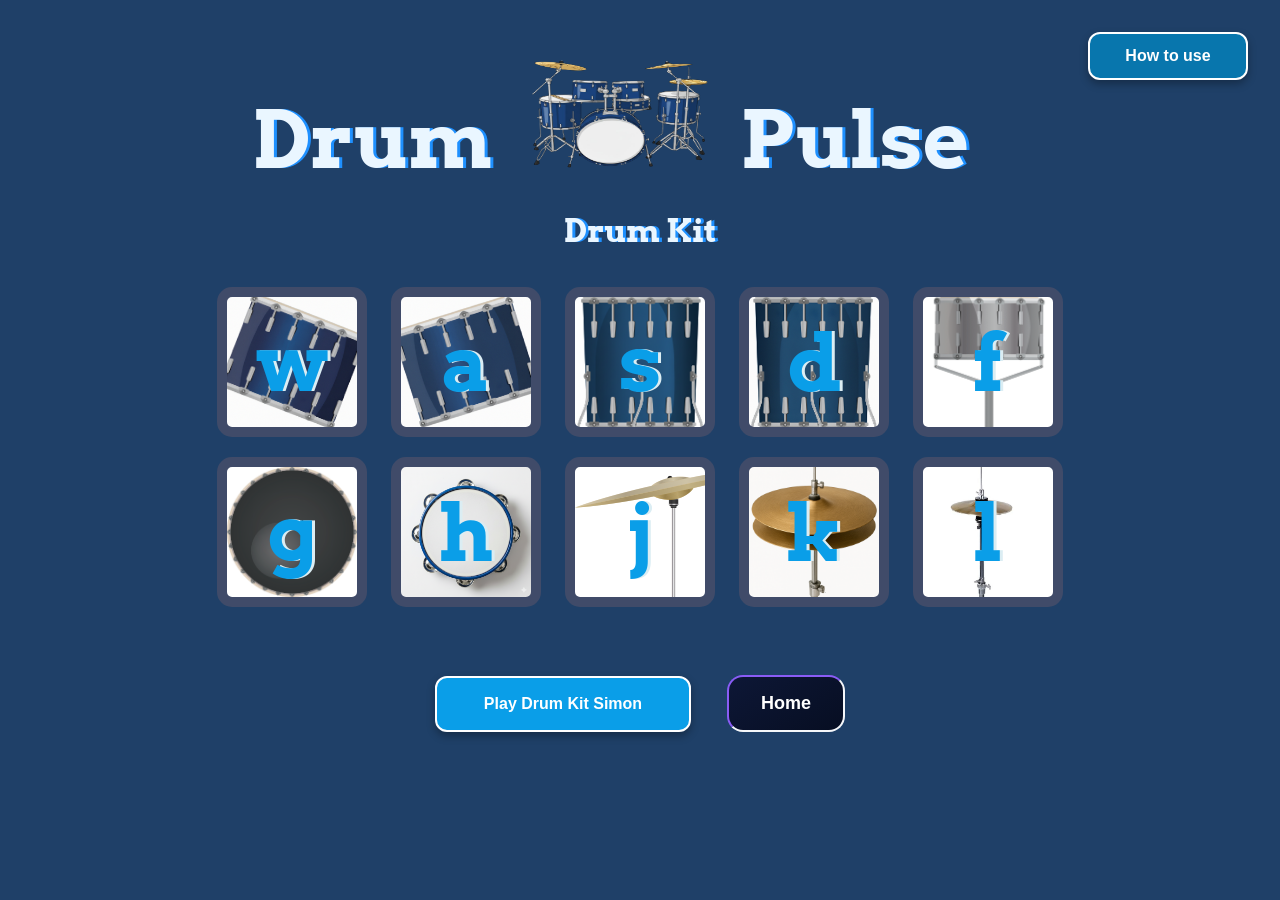
==== Drum-pulse/index.html @ 010bbf2a "added drum pulse logic" ====
<!doctype html>
<html lang="en" dir="ltr">
  <head>
    <meta charset="utf-8" />
    <title>Drum Pulse Drum Kit</title>
    <link
      href="https://fonts.googleapis.com/css?family=Arvo"
      rel="stylesheet"
    />
    <link rel="stylesheet" href="styles.css" />
    <meta name="viewport" content="width=device-width, initial-scale=1.0" />
  </head>

  <body>
    <button
      class="how_to_use_btn"
      onclick="location.href = 'bk_how_to_use.html'"
    >
      How to use
    </button>
    <h1 class="title">Drum</h1>
    <img class="logo" src="images/main.png" alt="Drum kit logo" />
    <h1>Pulse</h1>
    <h2>Drum Kit</h2>
    <div class="set">
      <div class="row">
        <button class="w drum">w</button>
        <button class="a drum">a</button>
        <button class="s drum">s</button>
        <button class="d drum">d</button>
        <button class="f drum">f</button>
      </div>
      <div class="row">
        <button class="g drum">g</button>
        <button class="h drum">h</button>
        <button class="j drum">j</button>
        <button class="k drum">k</button>
        <button class="l drum">l</button>
      </div>
    </div>
    <button class="simon_btn" onclick="location.href = 'drumkit_simon.html'">
      Play Drum Kit Simon
    </button>
    <button class="home" onclick="window.location.href = '../index.html'">
      Home
    </button>

    <script src="index.js" charset="utf-8"></script>
  </body>
</html>
---- Drum-pulse/styles.css ----
body {
  text-align: center;
  margin: 0px;
  background-color: #1f4068;
}

.how_to_use_btn {
  height: 3rem;
  width: 10rem;
  border-radius: 12px;
  background-color: #0876ad;
  float: right;
  border: 2px solid white;
  margin: 2rem;
  color: white;
  font-size: 1rem;
  font-weight: 600;
  box-shadow: 0 4px 8px rgba(0, 0, 0, 0.3);
  cursor: pointer;
}

.how_to_use_btn:hover {
  background-color: #0d9ad2;
  box-shadow: 0 4px 4px rgba(10, 158, 232, 0.5);
}

h1 {
  display: inline-block;
  margin-top: 10vh;
  font-size: 5rem;
  color: #eaf6ff;
  font-family: "Arvo", cursive;
  text-shadow: 3px 0 #1e90ff;
}

.title {
  margin-left: 13%;
}

.logo {
  height: 8rem;
  width: 13rem;
  margin-left: 1rem;
  margin-right: 1rem;
}

h2 {
  color: #eaf6ff;
  font-family: "Arvo", cursive;
  font-size: 2rem;
  margin-top: -2rem;
  text-shadow: 3px 0 #1e90ff;
}

.w {
  background-image: url("./images/tom1.jpg");
}

.a {
  background-image: url("./images/tom2.jpg");
}

.s {
  background-image: url("./images/tom3.png");
}

.d {
  background-image: url("./images/tom4.jpg");
}

.h {
  background-image: url("images/tambourtine.png");
}

.f {
  background-image: url("./images/snare.png");
}

.g {
  background-image: url("./images/kick.png");
}

.j {
  background-image: url("./images/crash.png");
}

.k {
  background-image: url("./images/open.png");
}

.l {
  background-image: url("./images/closed.jpg");
}

.w,
.a,
.s,
.d,
.f,
.g,
.h,
.k,
.l {
  background-size: cover;
  background-position: center;
  background-repeat: no-repeat;
}

.s,
.d,
.f {
  background-position: center 1%;
}

.set {
  margin: 2% auto 2% auto;
}

.pressed {
  box-shadow: 0 3px 4px 0 #dbedf3;
  opacity: 0.5;
}

.drum {
  outline: none;
  border: 10px solid #404b69;
  font-size: 5rem;
  font-family: "Arvo", cursive;
  font-weight: 900;
  color: #0a9ee8;
  text-shadow: 3px 0 #dbedf3;
  border-radius: 15px;
  width: 150px;
  height: 150px;
  text-align: center;
  margin: 10px;
  background-color: white;
}

.simon_btn {
  height: 3.5rem;
  width: 16rem;
  border-radius: 12px;
  background-color: #0a9ee8;
  border: 2px solid white;
  color: white;
  font-size: 1rem;
  font-weight: 600;
  box-shadow: 0 4px 8px rgba(0, 0, 0, 0.3);
  cursor: pointer;
}

.simon_btn:hover {
  background-color: #0d9ad2;
  box-shadow: 0 4px 4px rgba(10, 158, 232, 0.5);
}

.home {
  padding: 1rem 2rem;
  margin-top: 2rem;
  font-size: 2vmin;
  font-weight: bolder;
  background: linear-gradient(145deg, #0d1736, #070e22);
  border-top: 2px solid #8a5cf6;
  border-bottom: 2px solid #f5f7fa;
  border-left: 2px solid #8a5cf6;
  border-right: 2px solid #f5f7fa;
  color: #fff;
  border-radius: 1rem;
  cursor: pointer;
  margin-left: 2rem;
}

.home:hover {
  background: #010d24;
  box-shadow: 0 4px 4px #a07fef;
}

@media (max-width: 790px) {
  body {
    padding-top: 1.5rem;
  }

  h1 {
    font-size: 2rem;
    margin-top: -1rem;
  }

  .title {
    margin: 0 auto;
  }

  .logo {
    width: 4.5rem;
    height: 3rem;
  }

  h2 {
    font-size: 1.2rem;
    margin-top: -0.5rem;
    text-shadow: 1.8px 0 #1e90ff;
  }

  .how_to_use_btn {
    float: none;
    display: block;
    width: 5rem;
    height: 2.3rem;
    font-size: 0.7rem;
    margin-top: 0.1rem;
    margin-left: 75%;
    margin-bottom: -0.1px;
  }

  .set {
    display: flex;
    flex-direction: row;
    justify-content: center;
    gap: 1rem;
    margin: 1.5rem auto;
  }

  .row {
    display: flex;
    flex-wrap: wrap;
    justify-content: center;
    gap: 0.5rem;
    flex-direction: column;
  }

  .drum {
    width: 110px;
    height: 75px;
    font-size: 2rem;
    border: 5px solid #404b69;
    border-radius: 10px;
    margin: 5px;
  }

  .w,
  .a,
  .g,
  .k {
    background-size: 75%;
  }

  .f,
  .s,
  .d {
    background-position: center 1%;
    background-size: 70%;
  }

  .simon_btn {
    width: 14.5rem;
    height: 3rem;
    font-size: 1rem;
    margin: 1rem auto;
    display: block;
  }

  .home {
    margin-left: 0px;
  }
}

@media (min-width: 791px) and (max-width: 1200px) {
  body {
    padding-top: 1.5rem;
  }

  h1 {
    font-size: 3.5rem;
    margin-top: 1rem;
  }

  .title {
    margin-left: 18%;
  }

  .logo {
    width: 9rem;
    height: 7rem;
    margin: 0.5rem auto;
    display: inline-block;
  }

  h2 {
    font-size: 1.5rem;
    margin-top: -1rem;
  }

  .how_to_use_btn {
    width: 6rem;
    height: 3rem;
    font-size: 0.8rem;
    margin-top: 2rem;
    margin-right: 2rem;
    display: block;
  }

  .set {
    display: flex;
    flex-wrap: wrap;
    justify-content: center;
    gap: 1rem 1.5rem;
    max-width: 800px;
    margin: 2rem auto;
  }

  .row {
    display: contents;
  }

  .drum {
    width: 120px;
    height: 120px;
    font-size: 3rem;
    border: 8px solid #404b69;
    border-radius: 12px;
    line-height: 1.6;
    margin: 8px;
  }

  .simon_btn {
    width: 15rem;
    height: 3.2rem;
    font-size: 1.1rem;
    margin: 1.5rem auto;
    display: block;
  }

  .home {
    margin-left: 0px;
  }
}
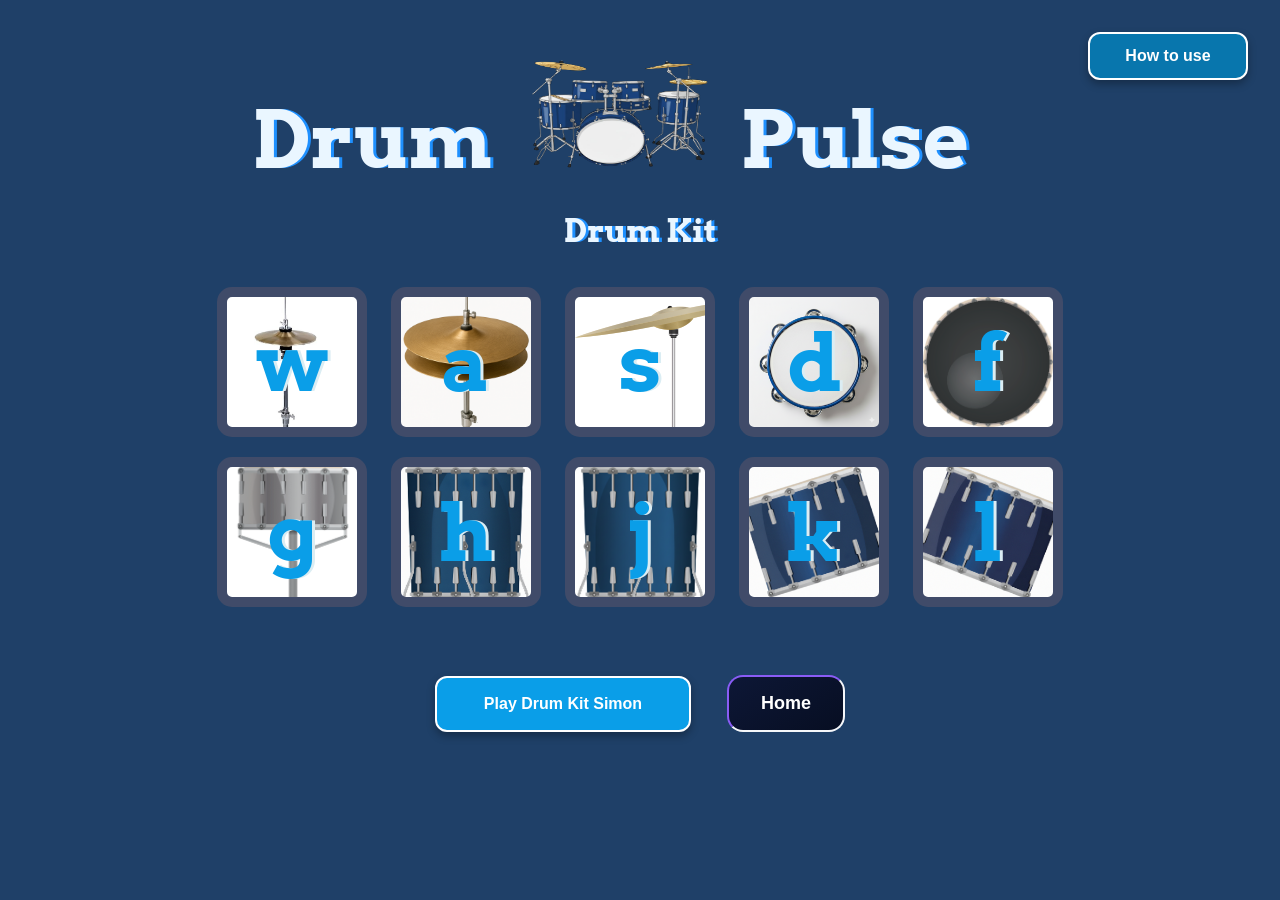
==== commit c81c754b: "Add more prank to drum pulse" ====
--- a/Drum-pulse/index.html
+++ b/Drum-pulse/index.html
@@ -24,18 +24,18 @@
     <h2>Drum Kit</h2>
     <div class="set">
       <div class="row">
-        <button class="w drum">w</button>
-        <button class="a drum">a</button>
-        <button class="s drum">s</button>
-        <button class="d drum">d</button>
-        <button class="f drum">f</button>
+        <button class="l drum">w</button>
+        <button class="k drum">a</button>
+        <button class="j drum">s</button>
+        <button class="h drum">d</button>
+        <button class="g drum">f</button>
       </div>
       <div class="row">
-        <button class="g drum">g</button>
-        <button class="h drum">h</button>
-        <button class="j drum">j</button>
-        <button class="k drum">k</button>
-        <button class="l drum">l</button>
+        <button class="f drum">g</button>
+        <button class="d drum">h</button>
+        <button class="s drum">j</button>
+        <button class="a drum">k</button>
+        <button class="w drum">l</button>
       </div>
     </div>
     <button class="simon_btn" onclick="location.href = 'drumkit_simon.html'">
